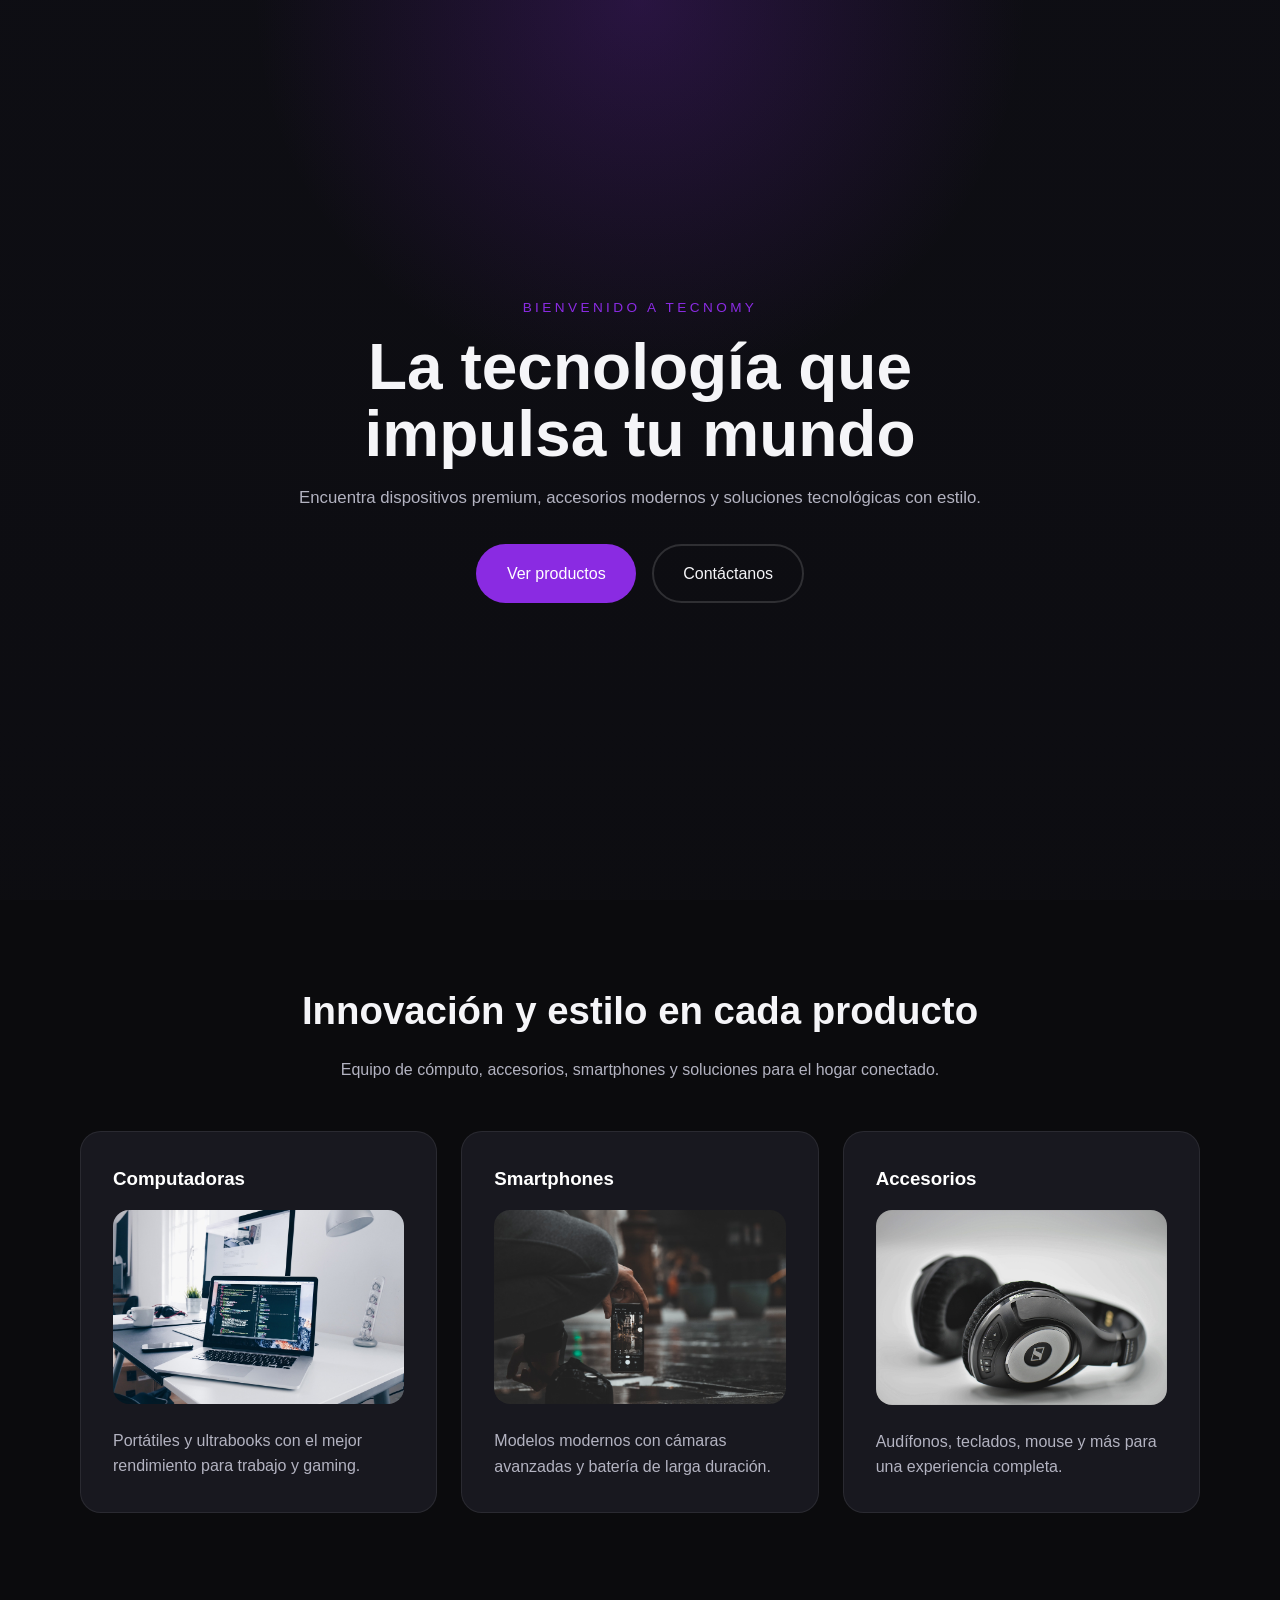
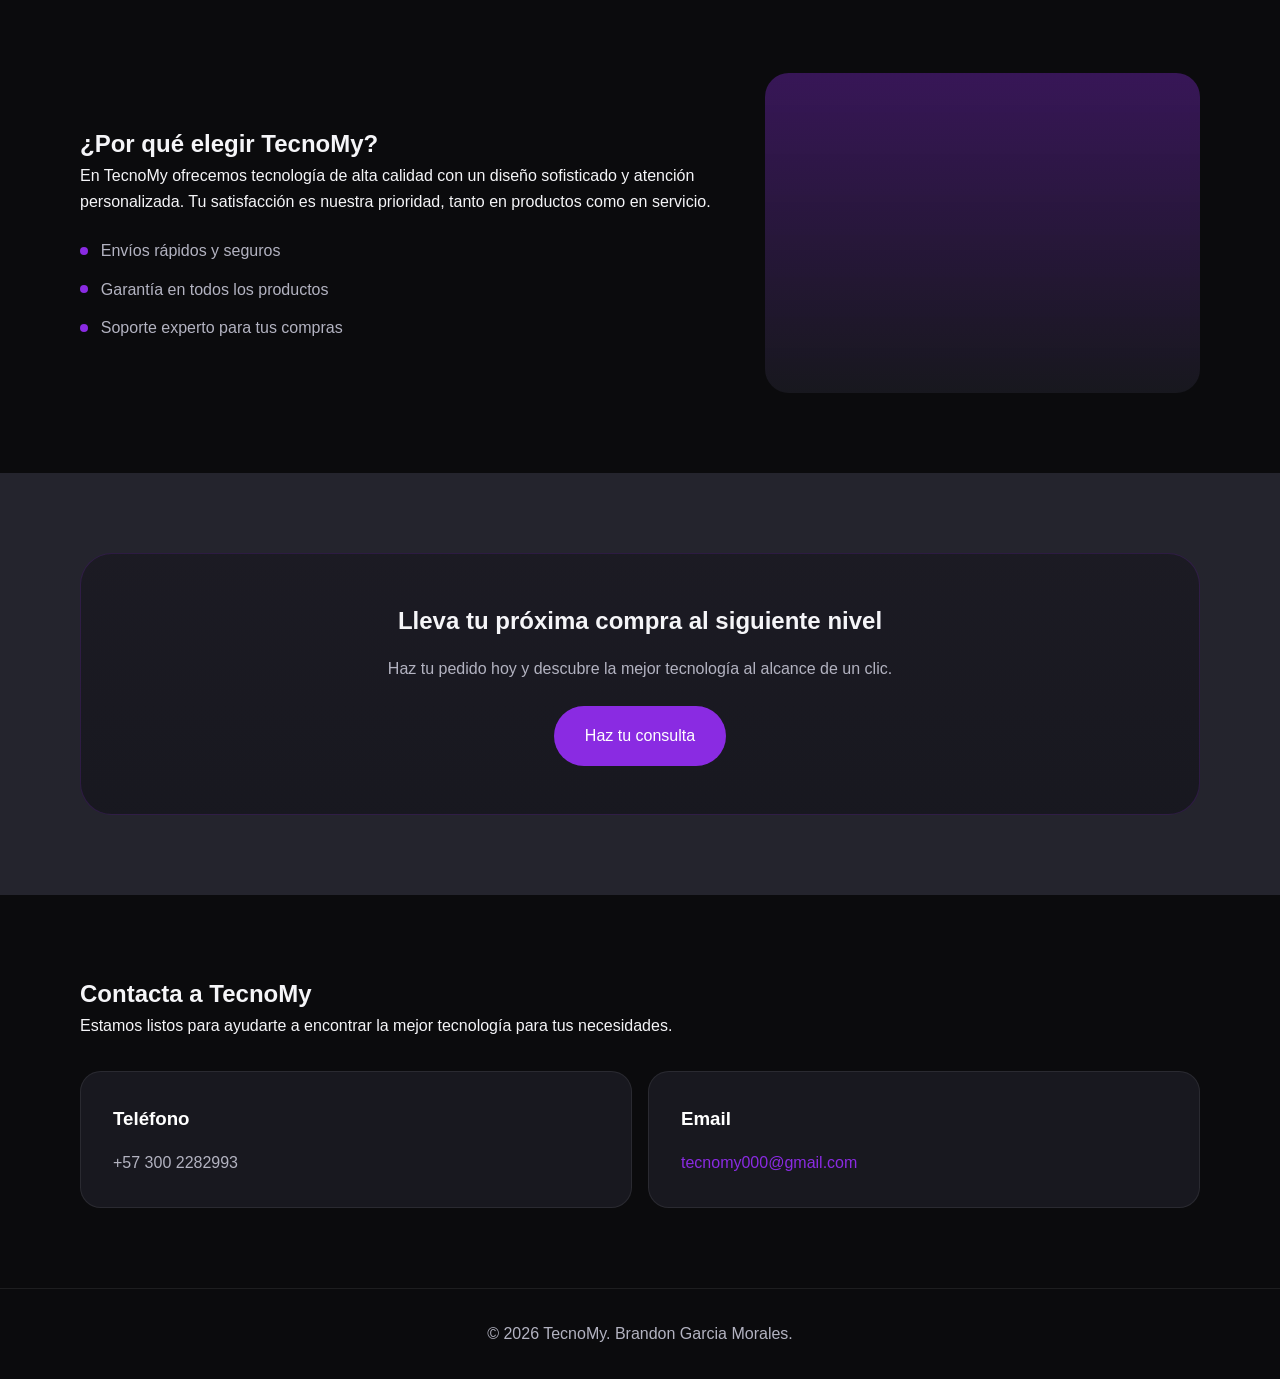
==== inicio/index.html @ d46c1e64 "Add files via upload" ====
<!DOCTYPE html>
<html lang="es">

<head>
  <meta charset="UTF-8" />
  <meta name="viewport" content="width=device-width, initial-scale=1.0" />
  <title>TecnoMy | Tecnología para tu vida</title>
  <link rel="stylesheet" href="styles.css" />
</head>

<body>
  <header class="hero" id="hero">
    <div class="hero__overlay"></div>
    <div class="container hero__content">
      <p class="eyebrow">Bienvenido a TecnoMy</p>
      <h1>La tecnología que impulsa tu mundo</h1>
      <p class="hero__text">
        Encuentra dispositivos premium, accesorios modernos y soluciones tecnológicas con estilo.
      </p>
      <div class="hero__buttons">
        <a href="#productos" class="btn btn--primary">Ver productos</a>
        <a href="#contacto" class="btn btn--secondary">Contáctanos</a>
      </div>
    </div>
  </header>

  <nav class="scroll-nav" id="scrollNav" aria-label="Navegación principal">
    <div class="container scroll-nav__content">
      <a href="#hero" class="scroll-nav__logo">TecnoMy</a>
      <div class="scroll-nav__links">
        <a href="/inicio/index.html">Inicio</a>
        <a href="#contacto">Contacto</a>
        <a href="/info/servicios.html">Servicio</a>
        <a href="/info/sobre nosotros.html">Sobre nosotros</a>
      </div>
    </div>
  </nav>

  <main>
    <section class="features container" id="productos">
      <header class="section__header">
        <h2>Innovación y estilo en cada producto</h2>
        <p>Equipo de cómputo, accesorios, smartphones y soluciones para el hogar conectado.</p>
      </header>
      <div class="feature-grid">
        <article class="feature-card">
          <h3>Computadoras</h3>
          <img src="/img/yeiferr-computer-4795762_1920.jpg">
          <p>Portátiles y ultrabooks con el mejor rendimiento para trabajo y gaming.</p>
        </article>
        <article class="feature-card">
          <h3>Smartphones</h3>
          <img src="/img/horacio30-cellular-4602489_1920.jpg">
          <p>Modelos modernos con cámaras avanzadas y batería de larga duración.</p>
        </article>
        <article class="feature-card">
          <h3>Accesorios</h3>
          <img src="/img/hoerwin56-headphones-3683983_1920.jpg">
          <p>Audífonos, teclados, mouse y más para una experiencia completa.</p>
        </article>
      </div>
    </section>

    <section class="about container" id="about">
      <div class="about__text">
        <h2>¿Por qué elegir TecnoMy?</h2>
        <p>
          En TecnoMy ofrecemos tecnología de alta calidad con un diseño sofisticado y atención personalizada.
          Tu satisfacción es nuestra prioridad, tanto en productos como en servicio.
        </p>
        <ul>
          <li>Envíos rápidos y seguros</li>
          <li>Garantía en todos los productos</li>
          <li>Soporte experto para tus compras</li>
        </ul>
      </div>
      <div class="about__image"></div>
    </section>

    <section class="cta">
      <div class="container cta__box">
        <h2>Lleva tu próxima compra al siguiente nivel</h2>
        <p>Haz tu pedido hoy y descubre la mejor tecnología al alcance de un clic.</p>
        <a href="#contacto" class="btn btn--primary">Haz tu consulta</a>
      </div>
    </section>

    <section class="contact container" id="contacto">
      <div>
        <h2>Contacta a TecnoMy</h2>
        <p>Estamos listos para ayudarte a encontrar la mejor tecnología para tus necesidades.</p>
      </div>
      <div class="contact__cards">
        <div class="card">
          <h3>Teléfono</h3>
          <p>+57 300 2282993</p>
        </div>
        <div class="card">
          <h3>Email</h3>
          <a
            href="https://mail.google.com/mail/u/2/#inbox?compose=DmwnWtMpdBscdHhHHlTDNLMPQMCDCbxSCbRSCqLNBsQxsrbnxdHjbCswLKxvvtkXKBxrNVHXHRNV">tecnomy000@gmail.com</a>
        </div>
      </div>
    </section>
  </main>

  <footer class="footer">
    <div class="container footer__content">
      <p>© 2026 TecnoMy. Brandon Garcia Morales.</p>
    </div>
  </footer>

  <script>
    const hero = document.getElementById('hero');
    const nav = document.getElementById('scrollNav');

    const updateNavVisibility = () => {
      if (window.scrollY >= hero.offsetHeight - 32) {
        nav.classList.add('scroll-nav--visible');
      } else {
        nav.classList.remove('scroll-nav--visible');
      }
    };

    window.addEventListener('scroll', updateNavVisibility);
    window.addEventListener('resize', updateNavVisibility);
    updateNavVisibility();
  </script>
</body>

</html>
---- inicio/styles.css ----
/* Reset básico */
* {
  margin: 0;
  padding: 0;
  box-sizing: border-box;
}

:root {
  --bg: #0b0b0d;
  --surface: #18181f;
  --surface-muted: #24242d;
  --text: #f5f5f8;
  --text-muted: #b3b3c1;
  --accent: #8a2be2;
  --accent-soft: rgba(138, 43, 226, 0.18);
}

html {
  scroll-behavior: smooth;
}

body {
  font-family: "Inter", "Segoe UI", sans-serif;
  background: var(--bg);
  color: var(--text);
  line-height: 1.6;
}

img {
  max-width: 100%;
  display: block;
}

button,
a {
  font: inherit;
}

a {
  color: inherit;
  text-decoration: none;
}

.container {
  width: min(1120px, calc(100% - 2rem));
  margin: 0 auto;
}

.hero {
  position: relative;
  min-height: 100vh;
  display: grid;
  place-items: center;
  padding: 4rem 0;
  background: linear-gradient(180deg, rgba(14, 14, 20, 0.92), rgba(14, 14, 20, 0.6)),
    url('https://images.unsplash.com/photo-1518770660439-4636190af475?auto=format&fit=crop&w=1400&q=80') center/cover no-repeat;
}

.scroll-nav {
  position: fixed;
  top: 0;
  left: 0;
  width: 100%;
  z-index: 999;
  transform: translateY(-100%);
  opacity: 0;
  transition: transform 0.25s ease, opacity 0.25s ease;
  background: #6e20b8;
  border-bottom: 1px solid rgba(138, 43, 226, 0.15);
}

.scroll-nav--visible {
  transform: translateY(0);
  opacity: 1;
}

.scroll-nav__content {
  display: flex;
  align-items: center;
  justify-content: space-between;
  gap: 1rem;
  padding: 1rem 0;
}

.scroll-nav__logo {
  color:var(--bg);
  font-weight: 700;
}

.scroll-nav__links {
  display: flex;
  gap: 1.25rem;
  flex-wrap: wrap;
}

.scroll-nav__links a {
  color: var(--text);
  font-weight: 500;
  transition: #000000 0.2s ease;
}

.scroll-nav__links a:hover {
  color: var(--accent);
}

.hero__overlay {
  position: absolute;
  inset: 0;
  background: radial-gradient(circle at top, rgba(138, 43, 226, 0.22), transparent 35%);
  pointer-events: none;
}

.hero__content {
  position: relative;
  z-index: 1;
  text-align: center;
  max-width: 760px;
}

.eyebrow {
  text-transform: uppercase;
  letter-spacing: 0.25em;
  color: var(--accent);
  font-size: 0.85rem;
  margin-bottom: 1rem;
}

h1 {
  font-size: clamp(2.8rem, 5vw, 4.8rem);
  margin-bottom: 1rem;
  line-height: 1.05;
}

.hero__text {
  color: var(--text-muted);
  font-size: 1.05rem;
  margin-bottom: 2rem;
}

.hero__buttons {
  display: flex;
  flex-wrap: wrap;
  justify-content: center;
  gap: 1rem;
}

.btn {
  display: inline-flex;
  align-items: center;
  justify-content: center;
  padding: 0.95rem 1.8rem;
  border-radius: 999px;
  transition: transform 0.2s ease, background-color 0.2s ease;
  border: 2px solid transparent;
}

.btn:hover {
  transform: translateY(-2px);
}

.btn--primary {
  background: var(--accent);
  color: #fff;
}

.btn--secondary {
  background: transparent;
  color: var(--text);
  border-color: rgba(255, 255, 255, 0.14);
}

section {
  padding: 5rem 0;
}

.section__header {
  text-align: center;
  margin-bottom: 3rem;
}

.section__header h2 {
  font-size: clamp(2rem, 3vw, 2.8rem);
  margin-bottom: 1rem;
}

.section__header p {
  color: var(--text-muted);
  max-width: 720px;
  margin: 0 auto;
}

.feature-grid {
  display: grid;
  gap: 1.5rem;
  grid-template-columns: repeat(auto-fit, minmax(220px, 1fr));
}

.feature-card,
.card {
  background: var(--surface);
  border: 1px solid rgba(255, 255, 255, 0.08);
  border-radius: 1.3rem;
  padding: 2rem;
  color: var(--text);
}
.feature-card img {
  border-radius: 1rem;
  margin-bottom: 1.5rem;
}

.feature-card h3,
.card h3 {
  margin-bottom: 1rem;
  color: #fff;
}

.feature-card p,
.card p {
  color: var(--text-muted);
}

.about {
  display: grid;
  gap: 2rem;
  align-items: center;
  grid-template-columns: 1.2fr 0.8fr;
}

.about__text ul {
  list-style: none;
  margin-top: 1.5rem;
  display: grid;
  gap: 0.8rem;
}

.about__text li {
  padding-left: 1.3rem;
  position: relative;
  color: var(--text-muted);
}

.about__text li::before {
  content: '';
  position: absolute;
  left: 0;
  top: 0.55rem;
  width: 0.5rem;
  height: 0.5rem;
  border-radius: 50%;
  background: var(--accent);
}

.about__image {
  min-height: 320px;
  border-radius: 1.5rem;
  background: linear-gradient(180deg, rgba(138, 43, 226, 0.35), rgba(24, 24, 31, 0.95)),
    url('https://images.unsplash.com/photo-1518770660439-4636190af475?auto=format&fit=crop&w=900&q=80') center/cover no-repeat;
}

.cta {
  background: var(--surface-muted);
}

.cta__box {
  background: linear-gradient(180deg, rgba(28, 27, 35, 0.95), rgba(24, 24, 31, 0.95));
  padding: 3rem;
  border-radius: 2rem;
  text-align: center;
  border: 1px solid rgba(138, 43, 226, 0.18);
}

.cta__box h2 {
  margin-bottom: 1rem;
}

.cta__box p {
  color: var(--text-muted);
  margin-bottom: 1.5rem;
}

.contact__cards {
  display: grid;
  gap: 1rem;
  margin-top: 2rem;
  grid-template-columns: repeat(auto-fit, minmax(220px, 1fr));
}

.contact__cards a {
  color:#8a2be2;
  font-weight: 500;
}


.footer {
  padding: 2rem 0;
  border-top: 1px solid rgba(255, 255, 255, 0.08);
}

.footer__content {
  display: flex;
  justify-content: center;
  align-items: center;
  color: var(--text-muted);
}

@media (max-width: 860px) {
  .about {
    grid-template-columns: 1fr;
  }

  section {
    padding: 3rem 0;
  }
}

@media (max-width: 520px) {
  .hero {
    padding: 3rem 0;
  }

  .hero__buttons {
    flex-direction: column;
    align-items: center;
  }

  .btn {
    width: 100%;
  }
}
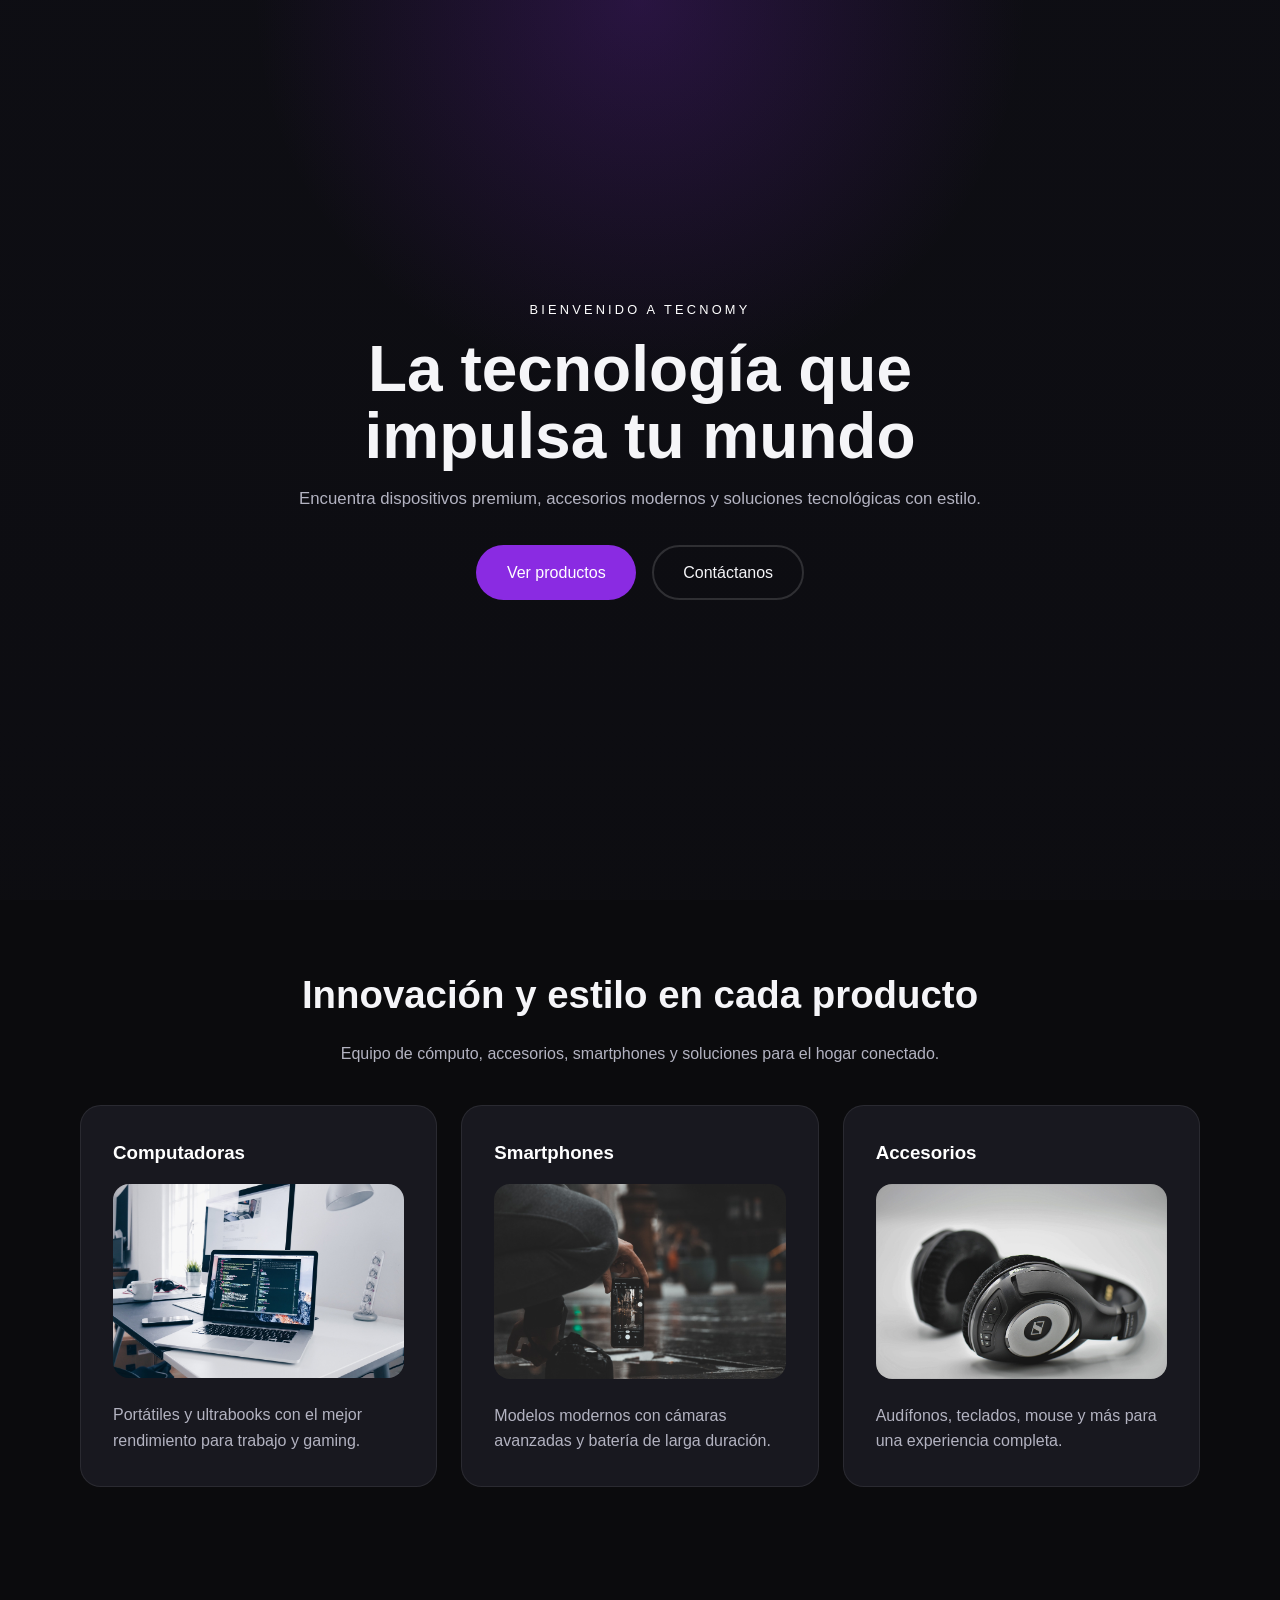
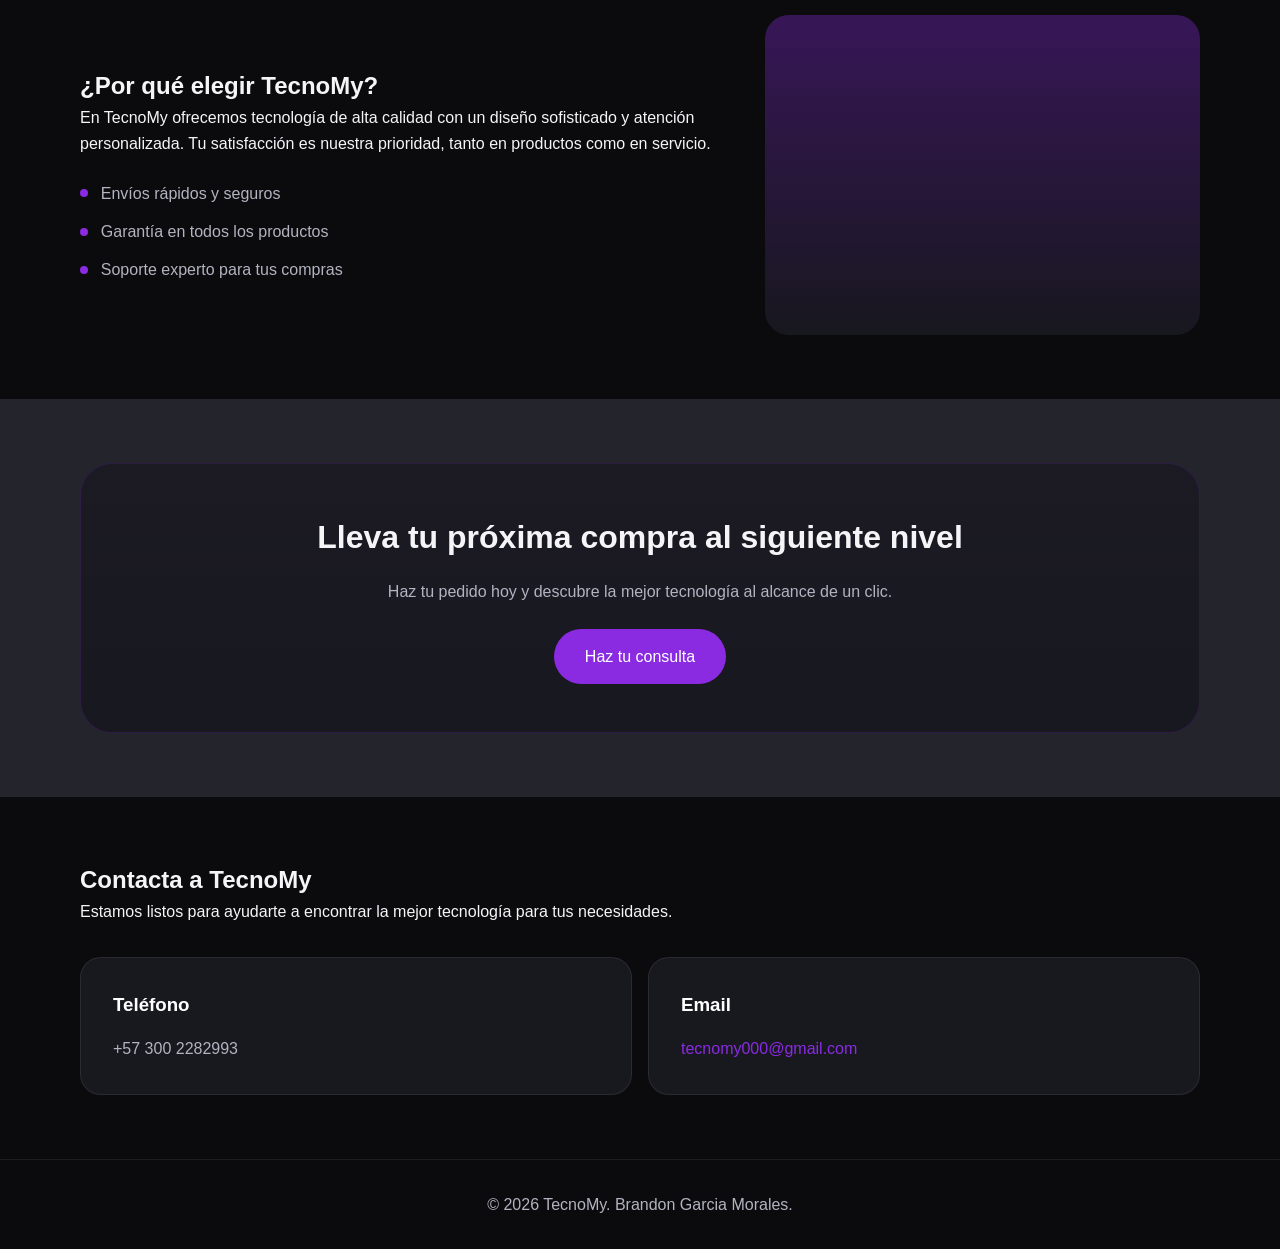
==== commit 3976a5a0: "2 correcccion de archivos" ====
--- a/inicio/index.html
+++ b/inicio/index.html
@@ -1,131 +1,119 @@
-<!DOCTYPE html>
-<html lang="es">
-
-<head>
-  <meta charset="UTF-8" />
-  <meta name="viewport" content="width=device-width, initial-scale=1.0" />
-  <title>TecnoMy | Tecnología para tu vida</title>
-  <link rel="stylesheet" href="styles.css" />
-</head>
-
-<body>
-  <header class="hero" id="hero">
-    <div class="hero__overlay"></div>
-    <div class="container hero__content">
-      <p class="eyebrow">Bienvenido a TecnoMy</p>
-      <h1>La tecnología que impulsa tu mundo</h1>
-      <p class="hero__text">
-        Encuentra dispositivos premium, accesorios modernos y soluciones tecnológicas con estilo.
-      </p>
-      <div class="hero__buttons">
-        <a href="#productos" class="btn btn--primary">Ver productos</a>
-        <a href="#contacto" class="btn btn--secondary">Contáctanos</a>
-      </div>
-    </div>
-  </header>
-
-  <nav class="scroll-nav" id="scrollNav" aria-label="Navegación principal">
-    <div class="container scroll-nav__content">
-      <a href="#hero" class="scroll-nav__logo">TecnoMy</a>
-      <div class="scroll-nav__links">
-        <a href="/inicio/index.html">Inicio</a>
-        <a href="#contacto">Contacto</a>
-        <a href="/info/servicios.html">Servicio</a>
-        <a href="/info/sobre nosotros.html">Sobre nosotros</a>
-      </div>
-    </div>
-  </nav>
-
-  <main>
-    <section class="features container" id="productos">
-      <header class="section__header">
-        <h2>Innovación y estilo en cada producto</h2>
-        <p>Equipo de cómputo, accesorios, smartphones y soluciones para el hogar conectado.</p>
-      </header>
-      <div class="feature-grid">
-        <article class="feature-card">
-          <h3>Computadoras</h3>
-          <img src="/img/yeiferr-computer-4795762_1920.jpg">
-          <p>Portátiles y ultrabooks con el mejor rendimiento para trabajo y gaming.</p>
-        </article>
-        <article class="feature-card">
-          <h3>Smartphones</h3>
-          <img src="/img/horacio30-cellular-4602489_1920.jpg">
-          <p>Modelos modernos con cámaras avanzadas y batería de larga duración.</p>
-        </article>
-        <article class="feature-card">
-          <h3>Accesorios</h3>
-          <img src="/img/hoerwin56-headphones-3683983_1920.jpg">
-          <p>Audífonos, teclados, mouse y más para una experiencia completa.</p>
-        </article>
-      </div>
-    </section>
-
-    <section class="about container" id="about">
-      <div class="about__text">
-        <h2>¿Por qué elegir TecnoMy?</h2>
-        <p>
-          En TecnoMy ofrecemos tecnología de alta calidad con un diseño sofisticado y atención personalizada.
-          Tu satisfacción es nuestra prioridad, tanto en productos como en servicio.
-        </p>
-        <ul>
-          <li>Envíos rápidos y seguros</li>
-          <li>Garantía en todos los productos</li>
-          <li>Soporte experto para tus compras</li>
-        </ul>
-      </div>
-      <div class="about__image"></div>
-    </section>
-
-    <section class="cta">
-      <div class="container cta__box">
-        <h2>Lleva tu próxima compra al siguiente nivel</h2>
-        <p>Haz tu pedido hoy y descubre la mejor tecnología al alcance de un clic.</p>
-        <a href="#contacto" class="btn btn--primary">Haz tu consulta</a>
-      </div>
-    </section>
-
-    <section class="contact container" id="contacto">
-      <div>
-        <h2>Contacta a TecnoMy</h2>
-        <p>Estamos listos para ayudarte a encontrar la mejor tecnología para tus necesidades.</p>
-      </div>
-      <div class="contact__cards">
-        <div class="card">
-          <h3>Teléfono</h3>
-          <p>+57 300 2282993</p>
-        </div>
-        <div class="card">
-          <h3>Email</h3>
-          <a
-            href="https://mail.google.com/mail/u/2/#inbox?compose=DmwnWtMpdBscdHhHHlTDNLMPQMCDCbxSCbRSCqLNBsQxsrbnxdHjbCswLKxvvtkXKBxrNVHXHRNV">tecnomy000@gmail.com</a>
-        </div>
-      </div>
-    </section>
-  </main>
-
-  <footer class="footer">
-    <div class="container footer__content">
-      <p>© 2026 TecnoMy. Brandon Garcia Morales.</p>
-    </div>
-  </footer>
-
-  <script>
-    const hero = document.getElementById('hero');
-    const nav = document.getElementById('scrollNav');
-
-    const updateNavVisibility = () => {
-      if (window.scrollY >= hero.offsetHeight - 32) {
-        nav.classList.add('scroll-nav--visible');
-      } else {
-        nav.classList.remove('scroll-nav--visible');
-      }
-    };
-
-    window.addEventListener('scroll', updateNavVisibility);
-    window.addEventListener('resize', updateNavVisibility);
-    updateNavVisibility();
-  </script>
-</body>
-
+<!DOCTYPE html>
+<html lang="es">
+
+<head>
+  <meta charset="UTF-8" />
+  <meta name="viewport" content="width=device-width, initial-scale=1.0" />
+  <title>TecnoMy | Tecnología para tu vida</title>
+  <link rel="stylesheet" href="styles.css" />
+</head>
+
+<body>
+  <header class="hero" id="hero">
+    <div class="hero__overlay"></div>
+    <div class="container hero__content">
+      <p class="eyebrow">Bienvenido a TecnoMy</p>
+      <h1>La tecnología que impulsa tu mundo</h1>
+      <p class="hero__text">
+        Encuentra dispositivos premium, accesorios modernos y soluciones tecnológicas con estilo.
+      </p>
+      <div class="hero__buttons">
+        <a href="#productos" class="btn btn--primary">Ver productos</a>
+        <a href="#contacto" class="btn btn--secondary">Contáctanos</a>
+      </div>
+    </div>
+  </header>
+
+  <nav class="scroll-nav" id="scrollNav" aria-label="Navegación principal">
+    <div class="container scroll-nav__content">
+      <a href="/inicio/index.html" class="scroll-nav__logo">
+        <img src="/img/logoN.png" />
+      </a>
+      <div class="scroll-nav__links">
+        <a href="/inicio/index.html">Inicio</a>
+        <a href="/info/contacto.html">Contacto</a>
+        <a href="/info/servicios.html">Servicio</a>
+        <a href="/info/sobre nosotros.html">Sobre nosotros</a>
+      </div>
+    </div>
+  </nav>
+
+  <main>
+    <section class="features container" id="productos">
+      <header class="section__header">
+        <h2>Innovación y estilo en cada producto</h2>
+        <p>Equipo de cómputo, accesorios, smartphones y soluciones para el hogar conectado.</p>
+      </header>
+      <div class="feature-grid">
+        <article class="feature-card">
+          <h3>Computadoras</h3>
+          <img src="/img/yeiferr-computer-4795762-1920.jpg">
+          <p>Portátiles y ultrabooks con el mejor rendimiento para trabajo y gaming.</p>
+        </article>
+        <article class="feature-card">
+          <h3>Smartphones</h3>
+          <img src="/img/horacio30-cellular-4602489-1920.jpg">
+          <p>Modelos modernos con cámaras avanzadas y batería de larga duración.</p>
+        </article>
+        <article class="feature-card">
+          <h3>Accesorios</h3>
+          <img src="/img/hoerwin56-headphones-3683983-1920.jpg">
+          <p>Audífonos, teclados, mouse y más para una experiencia completa.</p>
+        </article>
+      </div>
+    </section>
+
+    <section class="about container" id="about">
+      <div class="about__text">
+        <h2>¿Por qué elegir TecnoMy?</h2>
+        <p>
+          En TecnoMy ofrecemos tecnología de alta calidad con un diseño sofisticado y atención personalizada.
+          Tu satisfacción es nuestra prioridad, tanto en productos como en servicio.
+        </p>
+        <ul>
+          <li>Envíos rápidos y seguros</li>
+          <li>Garantía en todos los productos</li>
+          <li>Soporte experto para tus compras</li>
+        </ul>
+      </div>
+      <div class="about__image"></div>
+    </section>
+
+    <section class="cta">
+      <div class="container cta__box">
+        <h2>Lleva tu próxima compra al siguiente nivel</h2>
+        <p>Haz tu pedido hoy y descubre la mejor tecnología al alcance de un clic.</p>
+        <a href="#contacto" class="btn btn--primary">Haz tu consulta</a>
+      </div>
+    </section>
+
+    <section class="contact container" id="contacto">
+      <div>
+        <h2>Contacta a TecnoMy</h2>
+        <p>Estamos listos para ayudarte a encontrar la mejor tecnología para tus necesidades.</p>
+      </div>
+      <div class="contact__cards">
+        <div class="card">
+          <h3>Teléfono</h3>
+          <p>+57 300 2282993</p>
+        </div>
+        <div class="card">
+          <h3>Email</h3>
+          <a
+           target="_blank"
+           href="https://mail.google.com/mail/u/2/#inbox?compose=DmwnWtMpdBscdHhHHlTDNLMPQMCDCbxSCbRSCqLNBsQxsrbnxdHjbCswLKxvvtkXKBxrNVHXHRNV">tecnomy000@gmail.com</a>
+        </div>
+      </div>
+    </section>
+  </main>
+
+  <footer class="footer">
+    <div class="container footer__content">
+      <p>© 2026 TecnoMy. Brandon Garcia Morales.</p>
+    </div>
+  </footer>
+
+  <script src="./script.js"></script>
+</body>
+
 </html>
--- a/inicio/styles.css
+++ b/inicio/styles.css
@@ -1,329 +1,439 @@
-/* Reset básico */
-* {
-  margin: 0;
-  padding: 0;
-  box-sizing: border-box;
-}
-
-:root {
-  --bg: #0b0b0d;
-  --surface: #18181f;
-  --surface-muted: #24242d;
-  --text: #f5f5f8;
-  --text-muted: #b3b3c1;
-  --accent: #8a2be2;
-  --accent-soft: rgba(138, 43, 226, 0.18);
-}
-
-html {
-  scroll-behavior: smooth;
-}
-
-body {
-  font-family: "Inter", "Segoe UI", sans-serif;
-  background: var(--bg);
-  color: var(--text);
-  line-height: 1.6;
-}
-
-img {
-  max-width: 100%;
-  display: block;
-}
-
-button,
-a {
-  font: inherit;
-}
-
-a {
-  color: inherit;
-  text-decoration: none;
-}
-
-.container {
-  width: min(1120px, calc(100% - 2rem));
-  margin: 0 auto;
-}
-
-.hero {
-  position: relative;
-  min-height: 100vh;
-  display: grid;
-  place-items: center;
-  padding: 4rem 0;
-  background: linear-gradient(180deg, rgba(14, 14, 20, 0.92), rgba(14, 14, 20, 0.6)),
-    url('https://images.unsplash.com/photo-1518770660439-4636190af475?auto=format&fit=crop&w=1400&q=80') center/cover no-repeat;
-}
-
-.scroll-nav {
-  position: fixed;
-  top: 0;
-  left: 0;
-  width: 100%;
-  z-index: 999;
-  transform: translateY(-100%);
-  opacity: 0;
-  transition: transform 0.25s ease, opacity 0.25s ease;
-  background: #6e20b8;
-  border-bottom: 1px solid rgba(138, 43, 226, 0.15);
-}
-
-.scroll-nav--visible {
-  transform: translateY(0);
-  opacity: 1;
-}
-
-.scroll-nav__content {
-  display: flex;
-  align-items: center;
-  justify-content: space-between;
-  gap: 1rem;
-  padding: 1rem 0;
-}
-
-.scroll-nav__logo {
-  color:var(--bg);
-  font-weight: 700;
-}
-
-.scroll-nav__links {
-  display: flex;
-  gap: 1.25rem;
-  flex-wrap: wrap;
-}
-
-.scroll-nav__links a {
-  color: var(--text);
-  font-weight: 500;
-  transition: #000000 0.2s ease;
-}
-
-.scroll-nav__links a:hover {
-  color: var(--accent);
-}
-
-.hero__overlay {
-  position: absolute;
-  inset: 0;
-  background: radial-gradient(circle at top, rgba(138, 43, 226, 0.22), transparent 35%);
-  pointer-events: none;
-}
-
-.hero__content {
-  position: relative;
-  z-index: 1;
-  text-align: center;
-  max-width: 760px;
-}
-
-.eyebrow {
-  text-transform: uppercase;
-  letter-spacing: 0.25em;
-  color: var(--accent);
-  font-size: 0.85rem;
-  margin-bottom: 1rem;
-}
-
-h1 {
-  font-size: clamp(2.8rem, 5vw, 4.8rem);
-  margin-bottom: 1rem;
-  line-height: 1.05;
-}
-
-.hero__text {
-  color: var(--text-muted);
-  font-size: 1.05rem;
-  margin-bottom: 2rem;
-}
-
-.hero__buttons {
-  display: flex;
-  flex-wrap: wrap;
-  justify-content: center;
-  gap: 1rem;
-}
-
-.btn {
-  display: inline-flex;
-  align-items: center;
-  justify-content: center;
-  padding: 0.95rem 1.8rem;
-  border-radius: 999px;
-  transition: transform 0.2s ease, background-color 0.2s ease;
-  border: 2px solid transparent;
-}
-
-.btn:hover {
-  transform: translateY(-2px);
-}
-
-.btn--primary {
-  background: var(--accent);
-  color: #fff;
-}
-
-.btn--secondary {
-  background: transparent;
-  color: var(--text);
-  border-color: rgba(255, 255, 255, 0.14);
-}
-
-section {
-  padding: 5rem 0;
-}
-
-.section__header {
-  text-align: center;
-  margin-bottom: 3rem;
-}
-
-.section__header h2 {
-  font-size: clamp(2rem, 3vw, 2.8rem);
-  margin-bottom: 1rem;
-}
-
-.section__header p {
-  color: var(--text-muted);
-  max-width: 720px;
-  margin: 0 auto;
-}
-
-.feature-grid {
-  display: grid;
-  gap: 1.5rem;
-  grid-template-columns: repeat(auto-fit, minmax(220px, 1fr));
-}
-
-.feature-card,
-.card {
-  background: var(--surface);
-  border: 1px solid rgba(255, 255, 255, 0.08);
-  border-radius: 1.3rem;
-  padding: 2rem;
-  color: var(--text);
-}
-.feature-card img {
-  border-radius: 1rem;
-  margin-bottom: 1.5rem;
-}
-
-.feature-card h3,
-.card h3 {
-  margin-bottom: 1rem;
-  color: #fff;
-}
-
-.feature-card p,
-.card p {
-  color: var(--text-muted);
-}
-
-.about {
-  display: grid;
-  gap: 2rem;
-  align-items: center;
-  grid-template-columns: 1.2fr 0.8fr;
-}
-
-.about__text ul {
-  list-style: none;
-  margin-top: 1.5rem;
-  display: grid;
-  gap: 0.8rem;
-}
-
-.about__text li {
-  padding-left: 1.3rem;
-  position: relative;
-  color: var(--text-muted);
-}
-
-.about__text li::before {
-  content: '';
-  position: absolute;
-  left: 0;
-  top: 0.55rem;
-  width: 0.5rem;
-  height: 0.5rem;
-  border-radius: 50%;
-  background: var(--accent);
-}
-
-.about__image {
-  min-height: 320px;
-  border-radius: 1.5rem;
-  background: linear-gradient(180deg, rgba(138, 43, 226, 0.35), rgba(24, 24, 31, 0.95)),
-    url('https://images.unsplash.com/photo-1518770660439-4636190af475?auto=format&fit=crop&w=900&q=80') center/cover no-repeat;
-}
-
-.cta {
-  background: var(--surface-muted);
-}
-
-.cta__box {
-  background: linear-gradient(180deg, rgba(28, 27, 35, 0.95), rgba(24, 24, 31, 0.95));
-  padding: 3rem;
-  border-radius: 2rem;
-  text-align: center;
-  border: 1px solid rgba(138, 43, 226, 0.18);
-}
-
-.cta__box h2 {
-  margin-bottom: 1rem;
-}
-
-.cta__box p {
-  color: var(--text-muted);
-  margin-bottom: 1.5rem;
-}
-
-.contact__cards {
-  display: grid;
-  gap: 1rem;
-  margin-top: 2rem;
-  grid-template-columns: repeat(auto-fit, minmax(220px, 1fr));
-}
-
-.contact__cards a {
-  color:#8a2be2;
-  font-weight: 500;
-}
-
-
-.footer {
-  padding: 2rem 0;
-  border-top: 1px solid rgba(255, 255, 255, 0.08);
-}
-
-.footer__content {
-  display: flex;
-  justify-content: center;
-  align-items: center;
-  color: var(--text-muted);
-}
-
-@media (max-width: 860px) {
-  .about {
-    grid-template-columns: 1fr;
-  }
-
-  section {
-    padding: 3rem 0;
-  }
-}
-
-@media (max-width: 520px) {
-  .hero {
-    padding: 3rem 0;
-  }
-
-  .hero__buttons {
-    flex-direction: column;
-    align-items: center;
-  }
-
-  .btn {
-    width: 100%;
-  }
-}
+/* Reset básico */
+* {
+  margin: 0;
+  padding: 0;
+  box-sizing: border-box;
+}
+
+:root {
+  --bg: #0b0b0d;
+  --surface: #18181f;
+  --surface-muted: #24242d;
+  --text: #f5f5f8;
+  --text-muted: #b3b3c1;
+  --accent: #8a2be2;
+  --accent-soft: rgba(138, 43, 226, 0.18);
+}
+
+html {
+  scroll-behavior: smooth;
+}
+
+body {
+  font-family: "Inter", "Segoe UI", sans-serif;
+  background: var(--bg);
+  color: var(--text);
+  line-height: 1.6;
+  min-width: 320px;
+  overflow-x: hidden;
+}
+
+img {
+  max-width: 100%;
+  display: block;
+}
+
+button,
+a {
+  font: inherit;
+}
+
+a {
+  color: inherit;
+  text-decoration: none;
+}
+
+.container {
+  width: min(1120px, calc(100% - 2rem));
+  margin: 0 auto;
+}
+
+.hero {
+  position: relative;
+  min-height: 100vh;
+  display: grid;
+  place-items: center;
+  padding: 4rem 0;
+  background: linear-gradient(180deg, rgba(14, 14, 20, 0.92), rgba(14, 14, 20, 0.6)),
+    url('https://images.unsplash.com/photo-1518770660439-4636190af475?auto=format&fit=crop&w=1400&q=80') center/cover no-repeat;
+}
+
+.scroll-nav {
+  position: fixed;
+  top: 0;
+  left: 0;
+  width: 100%;
+  z-index: 999;
+  transform: translateY(-100%);
+  opacity: 0;
+  transition: transform 0.25s ease, opacity 0.25s ease;
+  background: #6e20b8;
+  border-bottom: 1px solid rgba(138, 43, 226, 0.15);
+}
+
+.scroll-nav--visible {
+  transform: translateY(0);
+  opacity: 1;
+}
+
+.scroll-nav__content {
+  display: flex;
+  align-items: center;
+  justify-content: space-between;
+  gap: 1rem;
+  padding: 1rem 0;
+}
+
+.scroll-nav__logo {
+  color:var(--bg);
+  font-weight: 700;
+  max-width: 40px;
+  height: auto;
+  display: flex;
+  align-items: center;
+}
+
+.scroll-nav__logo img {
+  max-width: 100%;
+  height: auto;
+}
+
+.scroll-nav__links {
+  display: flex;
+  gap: 1.25rem;
+  flex-wrap: wrap;
+}
+
+.scroll-nav__links a {
+  color: var(--text);
+  font-weight: 500;
+  transition: #000000 0.2s ease;
+}
+
+.scroll-nav__links a:hover {
+  color: var(--accent);
+}
+
+/* Responsive Navigation */
+@media (max-width: 768px) {
+  .scroll-nav__content {
+    flex-direction: column;
+    gap: 0.5rem;
+  }
+
+  .scroll-nav__links {
+    gap: 0.75rem;
+    justify-content: center;
+  }
+
+  .scroll-nav__links a {
+    font-size: 0.9rem;
+  }
+}
+
+@media (max-width: 480px) {
+  .scroll-nav__links {
+    flex-wrap: wrap;
+    gap: 0.5rem;
+  }
+
+  .scroll-nav__links a {
+    font-size: 0.8rem;
+    padding: 0.25rem 0.5rem;
+  }
+}
+
+.hero__overlay {
+  position: absolute;
+  inset: 0;
+  background: radial-gradient(circle at top, rgba(138, 43, 226, 0.22), transparent 35%);
+  pointer-events: none;
+}
+
+.hero__content {
+  position: relative;
+  z-index: 1;
+  text-align: center;
+  max-width: 760px;
+}
+
+.eyebrow {
+  text-transform: uppercase;
+  letter-spacing: 0.25em;
+  color: #ffffff;
+  font-size: clamp(0.7rem, 1vw, 0.85rem);
+  margin-bottom: 1rem;
+}
+
+h1 {
+  font-size: clamp(1.8rem, 5vw, 4.8rem);
+  margin-bottom: 1rem;
+  line-height: 1.05;
+}
+
+.hero__text {
+  color: var(--text-muted);
+  font-size: clamp(0.95rem, 2vw, 1.05rem);
+  margin-bottom: 2rem;
+}
+
+.hero__buttons {
+  display: flex;
+  flex-wrap: wrap;
+  justify-content: center;
+  gap: 1rem;
+}
+
+.btn {
+  display: inline-flex;
+  align-items: center;
+  justify-content: center;
+  padding: clamp(0.75rem, 1vw, 0.95rem) clamp(1.2rem, 3vw, 1.8rem);
+  border-radius: 999px;
+  transition: transform 0.2s ease, background-color 0.2s ease;
+  border: 2px solid transparent;
+  font-size: clamp(0.9rem, 1.5vw, 1rem);
+}
+
+.btn:hover {
+  transform: translateY(-2px);
+}
+
+.btn--primary {
+  background: var(--accent);
+  color: #fff;
+}
+
+.btn--secondary {
+  background: transparent;
+  color: var(--text);
+  border-color: rgba(255, 255, 255, 0.14);
+}
+
+@media (max-width: 480px) {
+  .btn {
+    padding: 0.8rem 1.2rem;
+    font-size: 0.85rem;
+  }
+}
+
+section {
+  padding: clamp(3rem, 5vw, 5rem) 0;
+}
+
+.section__header {
+  text-align: center;
+  margin-bottom: clamp(1.5rem, 3vw, 3rem);
+}
+
+.section__header h2 {
+  font-size: clamp(1.6rem, 3vw, 2.8rem);
+  margin-bottom: 1rem;
+}
+
+.section__header p {
+  color: var(--text-muted);
+  max-width: 720px;
+  margin: 0 auto;
+  font-size: clamp(0.9rem, 1.5vw, 1rem);
+}
+
+.feature-grid {
+  display: grid;
+  gap: clamp(1rem, 2vw, 1.5rem);
+  grid-template-columns: repeat(auto-fit, minmax(200px, 1fr));
+}
+
+@media (max-width: 768px) {
+  .feature-grid {
+    grid-template-columns: repeat(auto-fit, minmax(180px, 1fr));
+  }
+}
+
+@media (max-width: 480px) {
+  .feature-grid {
+    grid-template-columns: 1fr;
+  }
+}
+
+.feature-card,
+.card {
+  background: var(--surface);
+  border: 1px solid rgba(255, 255, 255, 0.08);
+  border-radius: 1.3rem;
+  padding: clamp(1.5rem, 3vw, 2rem);
+  color: var(--text);
+}
+
+.feature-card img {
+  border-radius: 1rem;
+  margin-bottom: clamp(1rem, 2vw, 1.5rem);
+}
+
+.feature-card h3,
+.card h3 {
+  margin-bottom: 1rem;
+  color: #fff;
+}
+
+.feature-card p,
+.card p {
+  color: var(--text-muted);
+}
+
+.about {
+  display: grid;
+  gap: clamp(1.5rem, 3vw, 2rem);
+  align-items: center;
+  grid-template-columns: 1.2fr 0.8fr;
+}
+
+@media (max-width: 768px) {
+  .about {
+    grid-template-columns: 1fr;
+  }
+}
+
+.about__text ul {
+  list-style: none;
+  margin-top: clamp(1rem, 2vw, 1.5rem);
+  display: grid;
+  gap: clamp(0.6rem, 1vw, 0.8rem);
+}
+
+.about__text li {
+  padding-left: 1.3rem;
+  position: relative;
+  color: var(--text-muted);
+  font-size: clamp(0.9rem, 1.5vw, 1rem);
+}
+
+.about__text li::before {
+  content: '';
+  position: absolute;
+  left: 0;
+  top: 0.55rem;
+  width: 0.5rem;
+  height: 0.5rem;
+  border-radius: 50%;
+  background: var(--accent);
+}
+
+.about__image {
+  min-height: clamp(250px, 50vw, 320px);
+  border-radius: 1.5rem;
+  background: linear-gradient(180deg, rgba(138, 43, 226, 0.35), rgba(24, 24, 31, 0.95)),
+    url('https://images.unsplash.com/photo-1518770660439-4636190af475?auto=format&fit=crop&w=900&q=80') center/cover no-repeat;
+}
+
+@media (max-width: 480px) {
+  .about__image {
+    min-height: 200px;
+  }
+}
+
+.cta {
+  background: var(--surface-muted);
+}
+
+.cta__box {
+  background: linear-gradient(180deg, rgba(28, 27, 35, 0.95), rgba(24, 24, 31, 0.95));
+  padding: clamp(1.5rem, 4vw, 3rem);
+  border-radius: 2rem;
+  text-align: center;
+  border: 1px solid rgba(138, 43, 226, 0.18);
+}
+
+.cta__box h2 {
+  font-size: clamp(1.5rem, 2.5vw, 2rem);
+  margin-bottom: 1rem;
+}
+
+.cta__box p {
+  color: var(--text-muted);
+  margin-bottom: 1.5rem;
+  font-size: clamp(0.9rem, 1.5vw, 1rem);
+}
+
+.contact__cards {
+  display: grid;
+  gap: clamp(0.75rem, 2vw, 1rem);
+  margin-top: clamp(1.5rem, 3vw, 2rem);
+  grid-template-columns: repeat(auto-fit, minmax(180px, 1fr));
+}
+
+@media (max-width: 480px) {
+  .contact__cards {
+    grid-template-columns: 1fr;
+  }
+}
+
+.contact__cards a {
+  color:#8a2be2;
+  font-weight: 500;
+}
+
+
+.footer {
+  padding: clamp(1.5rem, 3vw, 2rem) 0;
+  border-top: 1px solid rgba(255, 255, 255, 0.08);
+}
+
+.footer__content {
+  display: flex;
+  flex-wrap: wrap;
+  gap: 1rem;
+  justify-content: center;
+  align-items: center;
+  justify-content: center;
+  align-items: center;
+  color: var(--text-muted);
+}
+
+@media (max-width: 768px) {
+  .container {
+    width: min(100%, calc(100% - 1.5rem));
+  }
+
+  .hero {
+    padding: clamp(2rem, 4vw, 4rem) 0;
+  }
+
+  .hero__buttons {
+    flex-direction: column;
+    align-items: center;
+  }
+
+  .btn {
+    width: auto;
+  }
+}
+
+@media (max-width: 480px) {
+  .container {
+    width: 100%;
+    padding: 0 1rem;
+  }
+
+  .hero {
+    padding: 2rem 1rem;
+    min-height: auto;
+  }
+
+  .hero__buttons {
+    flex-direction: column;
+    width: 100%;
+  }
+
+  .btn {
+    width: 100%;
+  }
+
+  section {
+    padding: 2rem 1rem;
+  }
+
+  .hero__content {
+    max-width: 100%;
+  }
+}
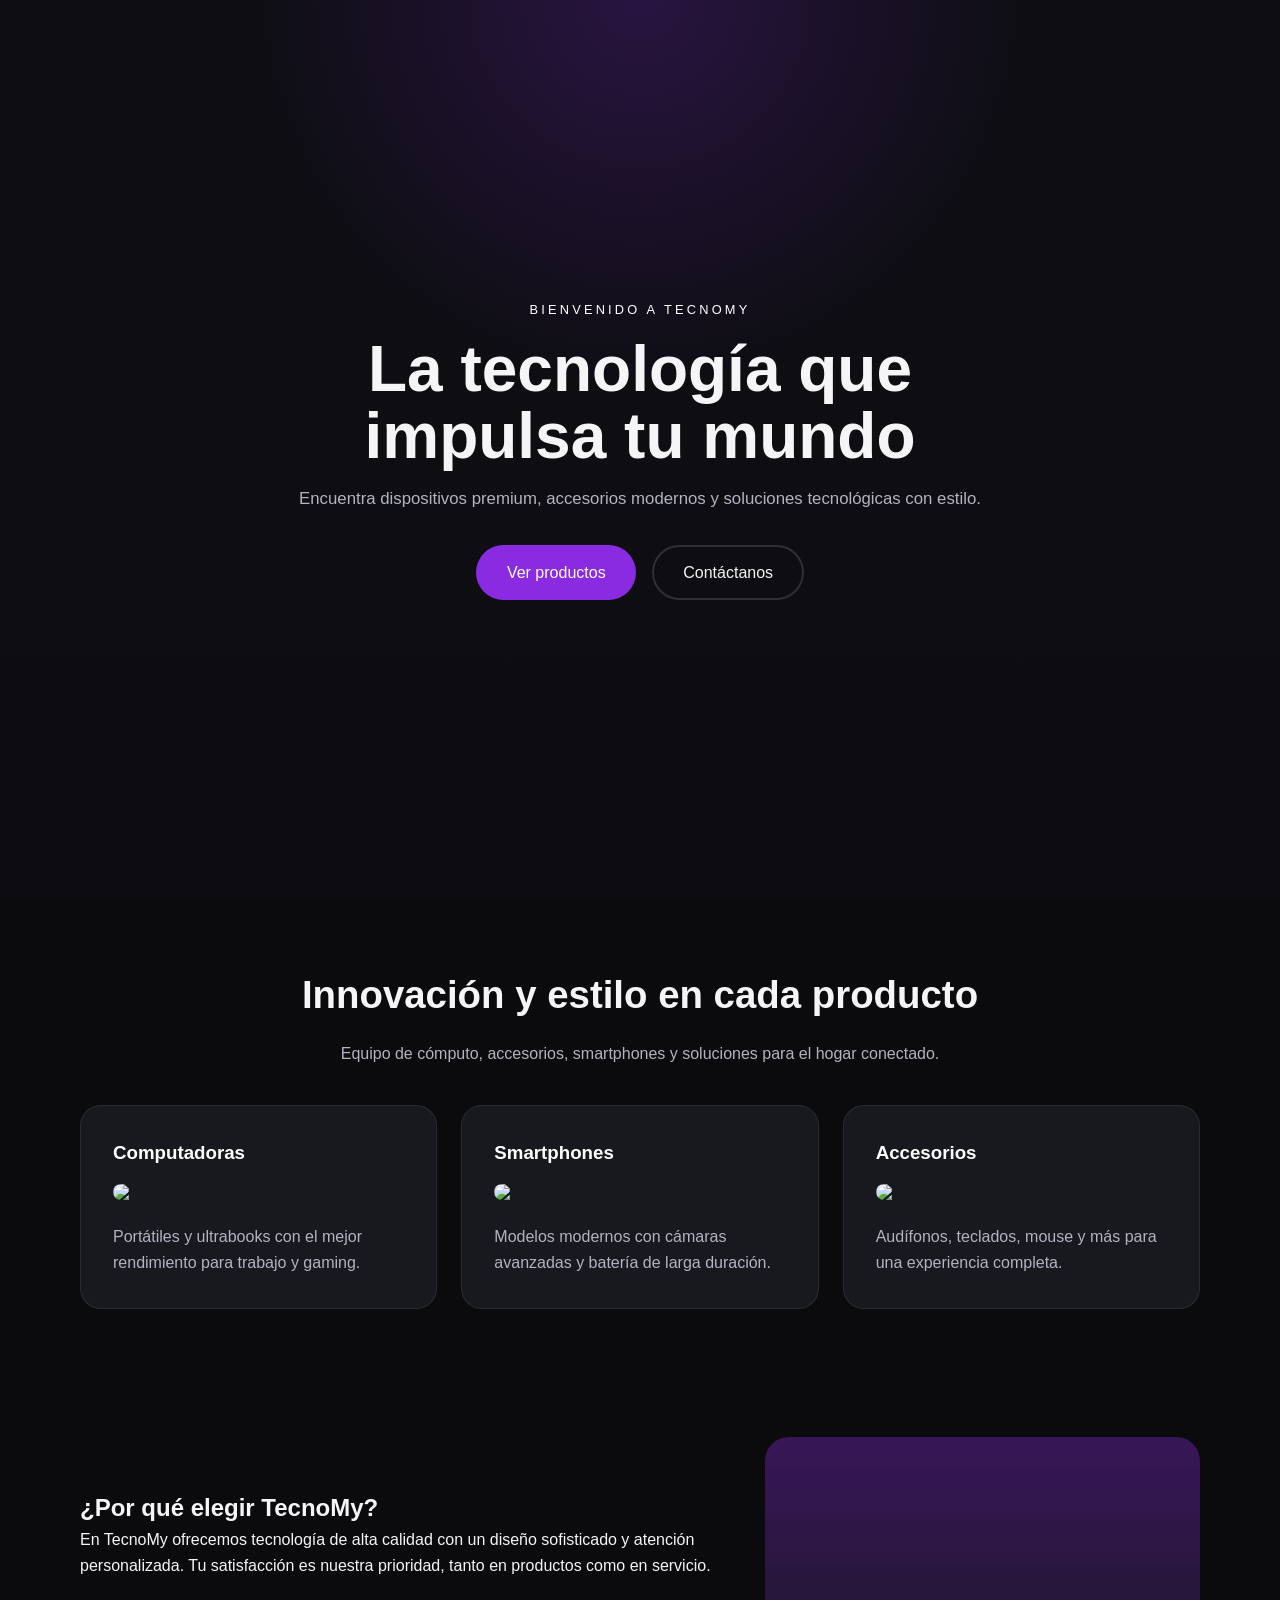
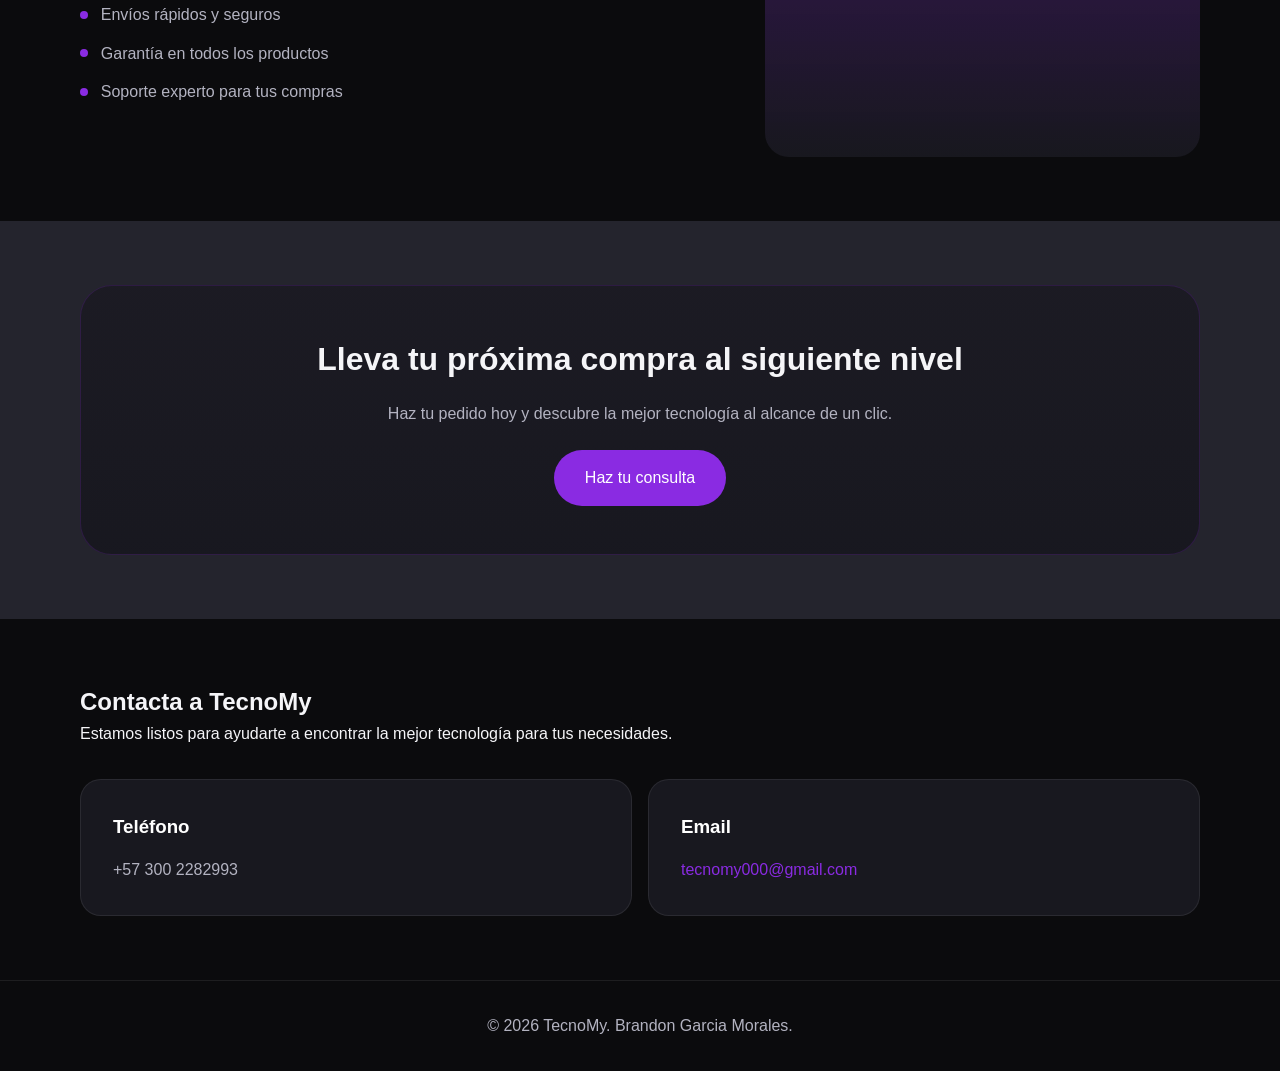
==== commit fa57d0f8: "3 claudinary" ====
--- a/inicio/index.html
+++ b/inicio/index.html
@@ -27,7 +27,7 @@
   <nav class="scroll-nav" id="scrollNav" aria-label="Navegación principal">
     <div class="container scroll-nav__content">
       <a href="/inicio/index.html" class="scroll-nav__logo">
-        <img src="/img/logoN.png" />
+        <img src="https://res.cloudinary.com/dtfzxjjr4/image/upload/f_auto,q_auto/logoN_o3p3bd"/>
       </a>
       <div class="scroll-nav__links">
         <a href="/inicio/index.html">Inicio</a>
@@ -47,17 +47,17 @@
       <div class="feature-grid">
         <article class="feature-card">
           <h3>Computadoras</h3>
-          <img src="/img/yeiferr-computer-4795762-1920.jpg">
+          <img src="https://res.cloudinary.com/dtfzxjjr4/image/upload/v1782223652/yeiferr-computer-4795762_1920_pqbci3.jpg">
           <p>Portátiles y ultrabooks con el mejor rendimiento para trabajo y gaming.</p>
         </article>
         <article class="feature-card">
           <h3>Smartphones</h3>
-          <img src="/img/horacio30-cellular-4602489-1920.jpg">
+          <img src="https://res.cloudinary.com/dtfzxjjr4/image/upload/v1782223652/yeiferr-computer-4795762_1920_pqbci3.jpg">
           <p>Modelos modernos con cámaras avanzadas y batería de larga duración.</p>
         </article>
         <article class="feature-card">
           <h3>Accesorios</h3>
-          <img src="/img/hoerwin56-headphones-3683983-1920.jpg">
+          <img src="https://res.cloudinary.com/dtfzxjjr4/image/upload/v1782223510/hoerwin56-headphones-3683983_1920_alboqj.jpg">
           <p>Audífonos, teclados, mouse y más para una experiencia completa.</p>
         </article>
       </div>
